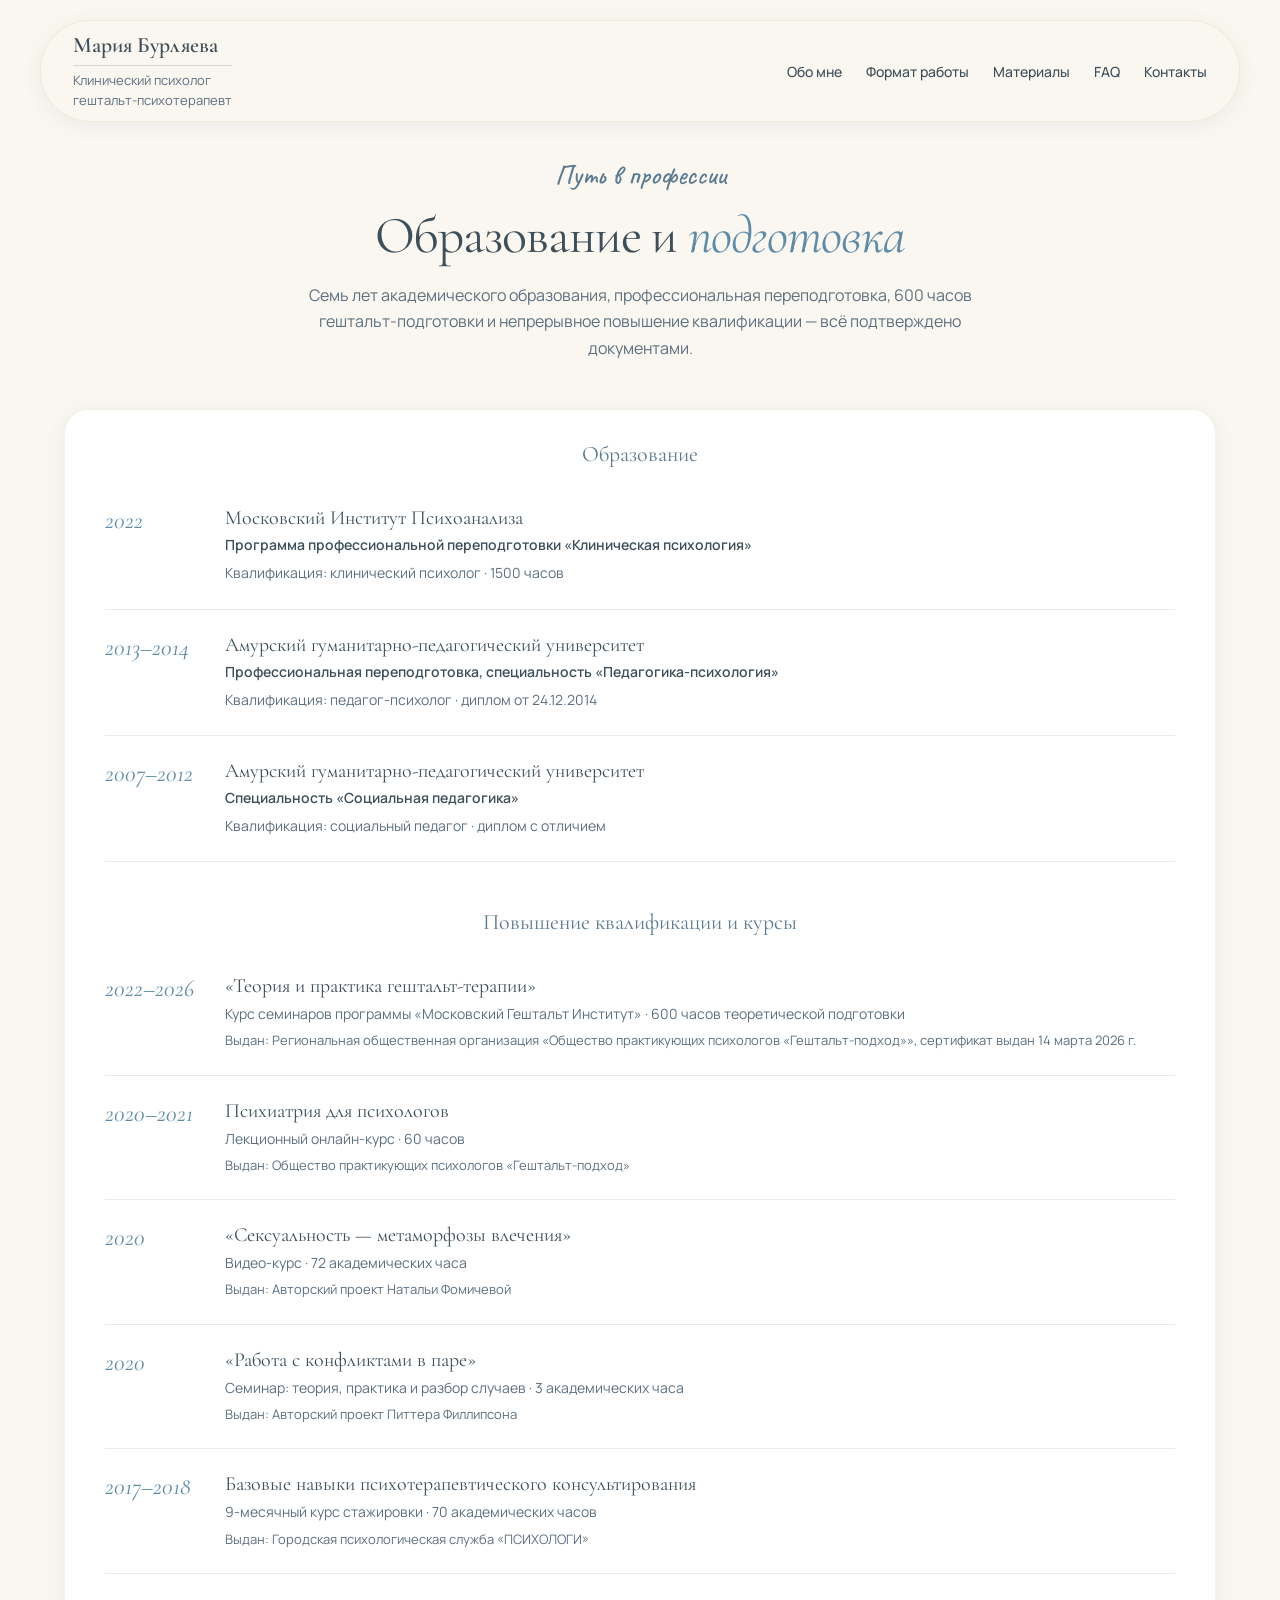
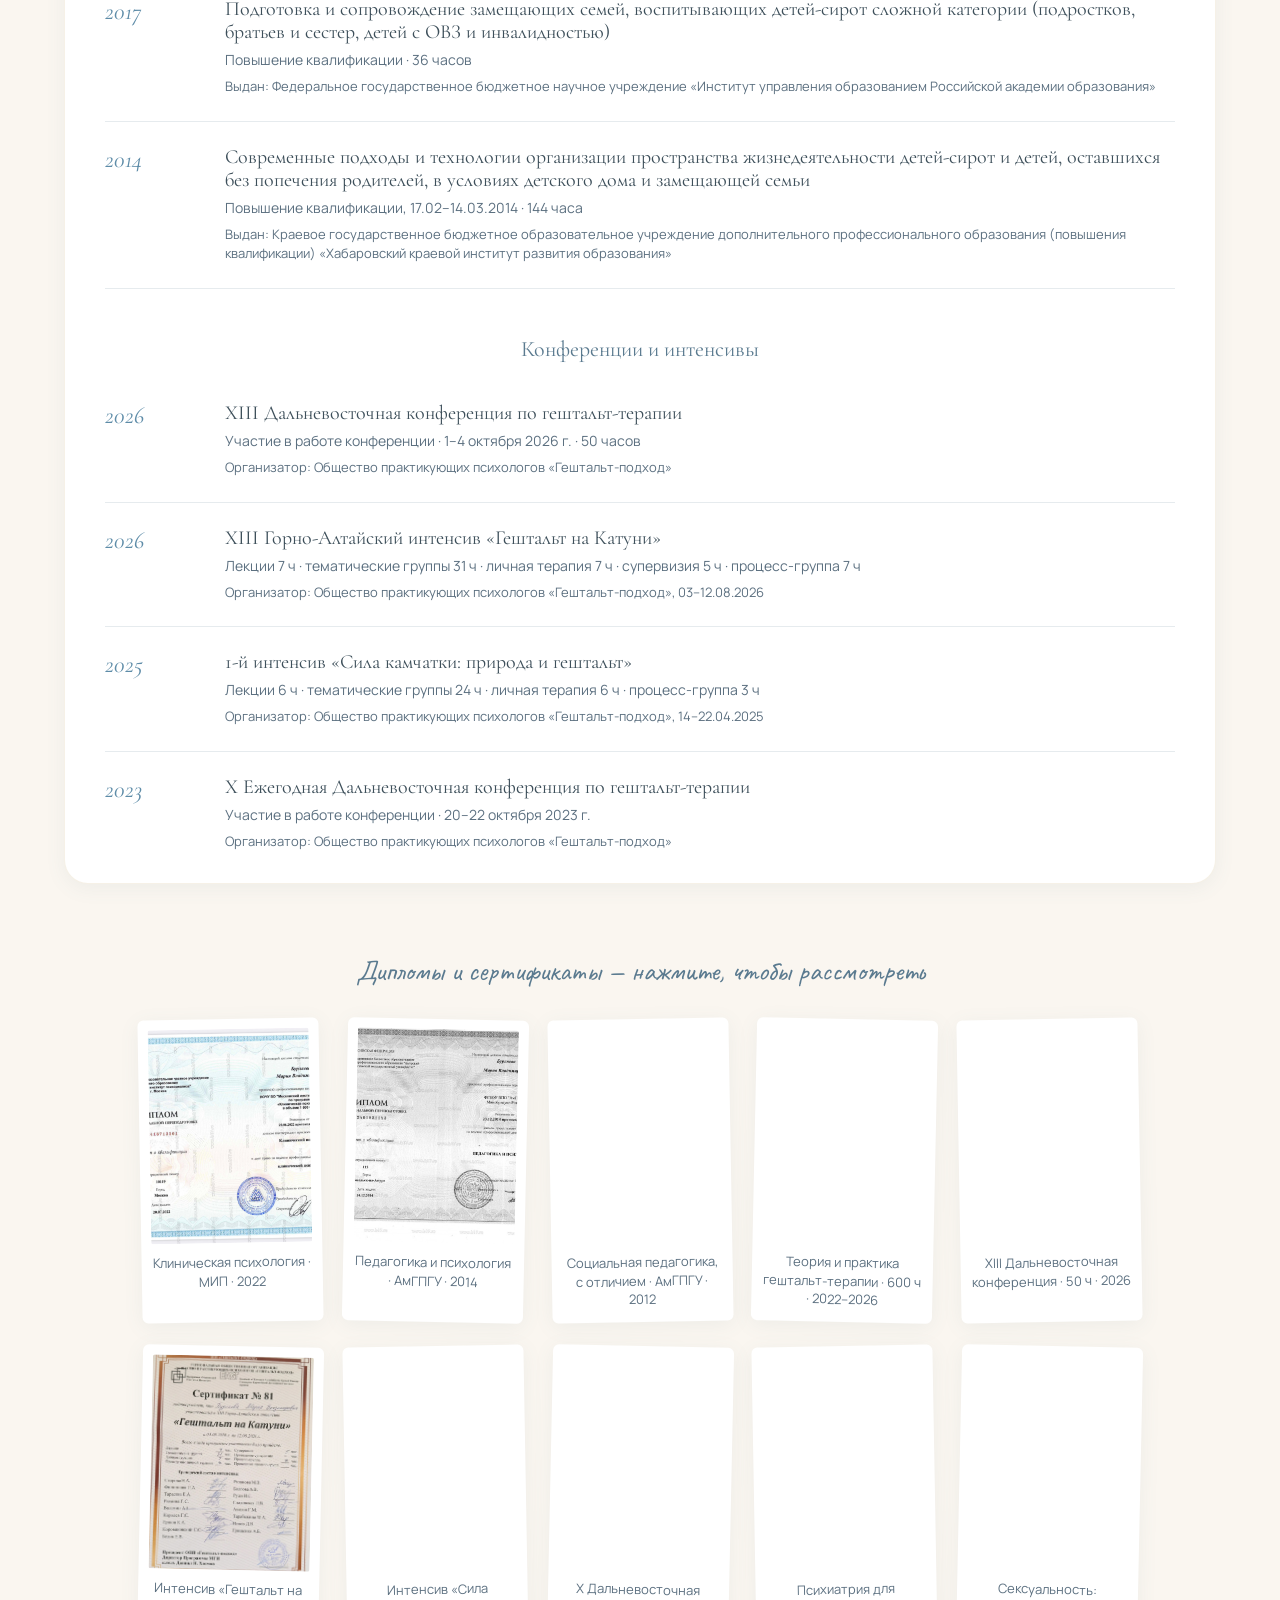
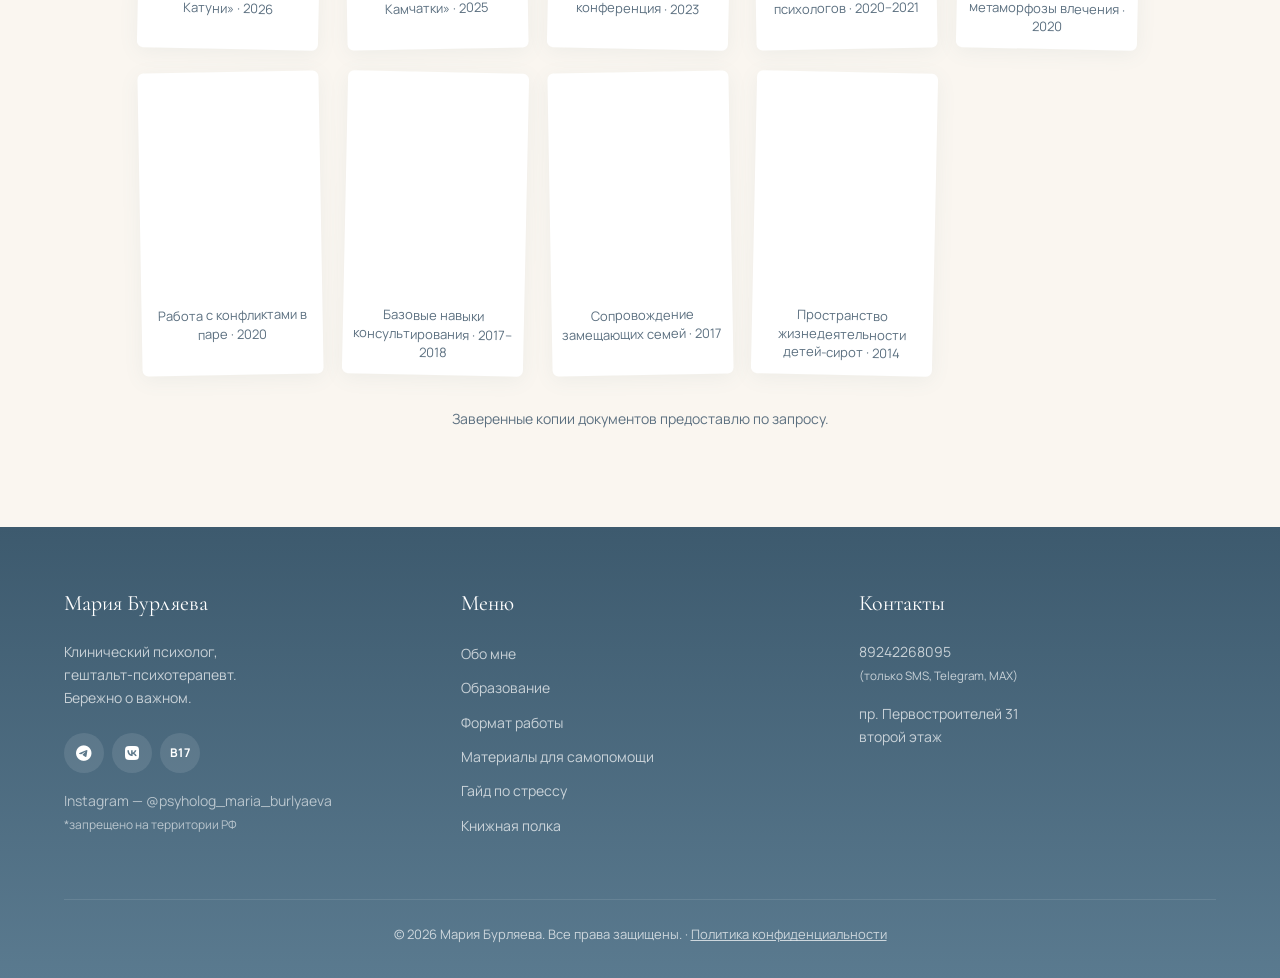
==== education.html @ fa0a30fe "Add files via upload" ====
<!DOCTYPE html>
<html lang="ru">
<head>
    <meta charset="UTF-8">
    <meta name="viewport" content="width=device-width, initial-scale=1.0">
    <title>Образование и подготовка — Мария Бурляева</title>
    <meta name="description" content="Образование Марии Бурляевой: дипломы, профессиональная переподготовка, удостоверения, сертификаты, конференции и интенсивы. Московский Институт Психоанализа, АмГПГУ, Московский Гештальт Институт.">
    
    <meta name="color-scheme" content="light only">
    <meta name="theme-color" content="#FAF6F0">
    
    <link rel="icon" href="data:image/svg+xml,<svg xmlns='http://www.w3.org/2000/svg' viewBox='0 0 100 100'><circle cx='50' cy='50' r='48' fill='%23E3EEF3'/><path d='M10 62 Q 30 48 50 62 T 90 62' stroke='%235A7A8F' stroke-width='8' fill='none' stroke-linecap='round'/></svg>">
    <meta property="og:type" content="website">
    <meta property="og:title" content="Образование и подготовка — Мария Бурляева">
    <meta property="og:description" content="Дипломы, удостоверения и сертификаты: семь лет академического образования, 600 часов гештальт-подготовки и непрерывная практика.">
    <!-- После публикации замените YOUR-DOMAIN на адрес GitHub Pages -->
    <meta property="og:image" content="https://YOUR-DOMAIN.github.io/assets/img/reading.jpg">
    <meta property="og:url" content="https://YOUR-DOMAIN.github.io/education.html">
    <link rel="canonical" href="https://YOUR-DOMAIN.github.io/education.html">
    
    <link rel="preconnect" href="https://fonts.googleapis.com">
    <link rel="preconnect" href="https://fonts.gstatic.com" crossorigin>
    <link href="https://fonts.googleapis.com/css2?family=Caveat:wght@400;500;600&family=Cormorant+Garamond:ital,wght@0,300;0,400;0,500;0,600;1,300;1,400;1,500;1,600&family=Manrope:wght@300;400;500;600;700&display=swap" rel="stylesheet">
    <link rel="stylesheet" href="https://cdnjs.cloudflare.com/ajax/libs/font-awesome/6.4.0/css/all.min.css">
    <link rel="stylesheet" href="styles.css">
    <noscript><style>.fade-in{opacity:1;transform:none}</style></noscript>
</head>
<body>

    <nav class="navbar">
        <a href="index.html" class="nav-logo">Мария Бурляева<span>Клинический психолог</span><span>гештальт-психотерапевт</span></a>
        <ul class="nav-links" id="navLinks">
            <li><a href="index.html#about">Обо мне</a></li>
            <li><a href="index.html#formats">Формат работы</a></li>
            <li><a href="materials.html">Материалы</a></li>
            <li><a href="index.html#faq">FAQ</a></li>
            <li><a href="index.html#contact">Контакты</a></li>
        </ul>
        <button class="nav-burger" id="navBurger" aria-label="Открыть меню"><span></span><span></span><span></span></button>
    </nav>

    <section class="education-page">
        <div class="container">
            <div class="section-header fade-in">
                <span class="handwritten">Путь в профессии</span>
                <h1>Образование и <span class="accent-italic">подготовка</span></h1>
                <p class="lead">Семь лет академического образования, профессиональная переподготовка, 600 часов гештальт-подготовки и непрерывное повышение квалификации — всё подтверждено документами.</p>
            </div>

            <div class="chapters-sheet fade-in">
                <h3 class="edu-group-title">Образование</h3>

                <div class="edu-item">
                    <span class="edu-year">2022</span>
                    <div>
                        <h3>Московский Институт Психоанализа</h3>
                        <p class="edu-program">Программа профессиональной переподготовки «Клиническая психология»</p>
                        <p class="edu-meta">Квалификация: клинический психолог · 1500 часов</p>
                    </div>
                </div>

                <div class="edu-item">
                    <span class="edu-year">2013–2014</span>
                    <div>
                        <h3>Амурский гуманитарно-педагогический университет</h3>
                        <p class="edu-program">Профессиональная переподготовка, специальность «Педагогика-психология»</p>
                        <p class="edu-meta">Квалификация: педагог-психолог · диплом от 24.12.2014</p>
                    </div>
                </div>

                <div class="edu-item">
                    <span class="edu-year">2007–2012</span>
                    <div>
                        <h3>Амурский гуманитарно-педагогический университет</h3>
                        <p class="edu-program">Специальность «Социальная педагогика»</p>
                        <p class="edu-meta">Квалификация: социальный педагог · диплом с отличием</p>
                    </div>
                </div>

                <h3 class="edu-group-title">Повышение квалификации и курсы</h3>

                <div class="edu-item">
                    <span class="edu-year">2022–2026</span>
                    <div>
                        <h3>«Теория и практика гештальт-терапии»</h3>
                        <p class="edu-meta">Курс семинаров программы «Московский Гештальт Институт» · 600 часов теоретической подготовки</p>
                        <p class="edu-issuer">Выдан: Региональная общественная организация «Общество практикующих психологов «Гештальт-подход»», сертификат выдан 14 марта 2026 г.</p>
                    </div>
                </div>

                <div class="edu-item">
                    <span class="edu-year">2020–2021</span>
                    <div>
                        <h3>Психиатрия для психологов</h3>
                        <p class="edu-meta">Лекционный онлайн-курс · 60 часов</p>
                        <p class="edu-issuer">Выдан: Общество практикующих психологов «Гештальт-подход»</p>
                    </div>
                </div>

                <div class="edu-item">
                    <span class="edu-year">2020</span>
                    <div>
                        <h3>«Сексуальность — метаморфозы влечения»</h3>
                        <p class="edu-meta">Видео-курс · 72 академических часа</p>
                        <p class="edu-issuer">Выдан: Авторский проект Натальи Фомичевой</p>
                    </div>
                </div>

                <div class="edu-item">
                    <span class="edu-year">2020</span>
                    <div>
                        <h3>«Работа с конфликтами в паре»</h3>
                        <p class="edu-meta">Семинар: теория, практика и разбор случаев · 3 академических часа</p>
                        <p class="edu-issuer">Выдан: Авторский проект Питтера Филлипсона</p>
                    </div>
                </div>

                <div class="edu-item">
                    <span class="edu-year">2017–2018</span>
                    <div>
                        <h3>Базовые навыки психотерапевтического консультирования</h3>
                        <p class="edu-meta">9-месячный курс стажировки · 70 академических часов</p>
                        <p class="edu-issuer">Выдан: Городская психологическая служба «ПСИХОЛОГИ»</p>
                    </div>
                </div>

                <div class="edu-item">
                    <span class="edu-year">2017</span>
                    <div>
                        <h3>Подготовка и сопровождение замещающих семей, воспитывающих детей-сирот сложной категории (подростков, братьев и сестер, детей с ОВЗ и инвалидностью)</h3>
                        <p class="edu-meta">Повышение квалификации · 36 часов</p>
                        <p class="edu-issuer">Выдан: Федеральное государственное бюджетное научное учреждение «Институт управления образованием Российской академии образования»</p>
                    </div>
                </div>

                <div class="edu-item">
                    <span class="edu-year">2014</span>
                    <div>
                        <h3>Современные подходы и технологии организации пространства жизнедеятельности детей-сирот и детей, оставшихся без попечения родителей, в условиях детского дома и замещающей семьи</h3>
                        <p class="edu-meta">Повышение квалификации, 17.02–14.03.2014 · 144 часа</p>
                        <p class="edu-issuer">Выдан: Краевое государственное бюджетное образовательное учреждение дополнительного профессионального образования (повышения квалификации) «Хабаровский краевой институт развития образования»</p>
                    </div>
                </div>

                <h3 class="edu-group-title">Конференции и интенсивы</h3>

                <div class="edu-item">
                    <span class="edu-year">2026</span>
                    <div>
                        <h3>XIII Дальневосточная конференция по гештальт-терапии</h3>
                        <p class="edu-meta">Участие в работе конференции · 1–4 октября 2026 г. · 50 часов</p>
                        <p class="edu-issuer">Организатор: Общество практикующих психологов «Гештальт-подход»</p>
                    </div>
                </div>

                <div class="edu-item">
                    <span class="edu-year">2026</span>
                    <div>
                        <h3>XIII Горно-Алтайский интенсив «Гештальт на Катуни»</h3>
                        <p class="edu-meta">Лекции 7 ч · тематические группы 31 ч · личная терапия 7 ч · супервизия 5 ч · процесс-группа 7 ч</p>
                        <p class="edu-issuer">Организатор: Общество практикующих психологов «Гештальт-подход», 03–12.08.2026</p>
                    </div>
                </div>

                <div class="edu-item">
                    <span class="edu-year">2025</span>
                    <div>
                        <h3>1-й интенсив «Сила камчатки: природа и гештальт»</h3>
                        <p class="edu-meta">Лекции 6 ч · тематические группы 24 ч · личная терапия 6 ч · процесс-группа 3 ч</p>
                        <p class="edu-issuer">Организатор: Общество практикующих психологов «Гештальт-подход», 14–22.04.2025</p>
                    </div>
                </div>

                <div class="edu-item">
                    <span class="edu-year">2023</span>
                    <div>
                        <h3>X Ежегодная Дальневосточная конференция по гештальт-терапии</h3>
                        <p class="edu-meta">Участие в работе конференции · 20–22 октября 2023 г.</p>
                        <p class="edu-issuer">Организатор: Общество практикующих психологов «Гештальт-подход»</p>
                    </div>
                </div>
            </div>

            <!-- ГАЛЕРЕЯ ДОКУМЕНТОВ: 14 сканов -->
            <span class="certs-title">Дипломы и сертификаты — нажмите, чтобы рассмотреть</span>
            <div class="certs-grid fade-in">
                <a class="cert-card" href="assets/img/certs/diploma-psychoanalysis.jpg" target="_blank" rel="noopener">
                    <img src="assets/img/certs/diploma-psychoanalysis.jpg" alt="Диплом: клиническая психология, Московский Институт Психоанализа" loading="lazy" decoding="async">
                    <span>Клиническая психология · МИП · 2022</span>
                </a>
                <a class="cert-card" href="assets/img/certs/diploma-pedagogy.jpg" target="_blank" rel="noopener">
                    <img src="assets/img/certs/diploma-pedagogy.jpg" alt="Диплом: педагогика и психология, АмГПГУ" loading="lazy" decoding="async">
                    <span>Педагогика и психология · АмГПГУ · 2014</span>
                </a>
                <a class="cert-card" href="assets/img/certs/diploma-social.jpg" target="_blank" rel="noopener">
                    <img src="assets/img/certs/diploma-social.jpg" alt="Диплом с отличием: социальный педагог, АмГПГУ" loading="lazy" decoding="async">
                    <span>Социальная педагогика, с отличием · АмГПГУ · 2012</span>
                </a>
                <a class="cert-card" href="assets/img/certs/cert-mgi-2026.jpg" target="_blank" rel="noopener">
                    <img src="assets/img/certs/cert-mgi-2026.jpg" alt="Сертификат: Теория и практика гештальт-терапии, 600 часов" loading="lazy" decoding="async">
                    <span>Теория и практика гештальт-терапии · 600 ч · 2022–2026</span>
                </a>
                <a class="cert-card" href="assets/img/certs/cert-conference-2026.jpg" target="_blank" rel="noopener">
                    <img src="assets/img/certs/cert-conference-2026.jpg" alt="Сертификат участия: XIII Дальневосточная конференция по гештальт-терапии" loading="lazy" decoding="async">
                    <span>XIII Дальневосточная конференция · 50 ч · 2026</span>
                </a>
                <a class="cert-card" href="assets/img/certs/cert-katun-2026.jpg" target="_blank" rel="noopener">
                    <img src="assets/img/certs/cert-katun-2026.jpg" alt="Сертификат: интенсив Гештальт на Катуни" loading="lazy" decoding="async">
                    <span>Интенсив «Гештальт на Катуни» · 2026</span>
                </a>
                <a class="cert-card" href="assets/img/certs/cert-kamchatka-2025.jpg" target="_blank" rel="noopener">
                    <img src="assets/img/certs/cert-kamchatka-2025.jpg" alt="Сертификат: интенсив Сила камчатки" loading="lazy" decoding="async">
                    <span>Интенсив «Сила Камчатки» · 2025</span>
                </a>
                <a class="cert-card" href="assets/img/certs/cert-conference-2023.jpg" target="_blank" rel="noopener">
                    <img src="assets/img/certs/cert-conference-2023.jpg" alt="Сертификат участия: X Дальневосточная конференция по гештальт-терапии" loading="lazy" decoding="async">
                    <span>X Дальневосточная конференция · 2023</span>
                </a>
                <a class="cert-card" href="assets/img/certs/cert-psychiatry.jpg" target="_blank" rel="noopener">
                    <img src="assets/img/certs/cert-psychiatry.jpg" alt="Сертификат: Психиатрия для психологов" loading="lazy" decoding="async">
                    <span>Психиатрия для психологов · 2020–2021</span>
                </a>
                <a class="cert-card" href="assets/img/certs/cert-sexuality.jpg" target="_blank" rel="noopener">
                    <img src="assets/img/certs/cert-sexuality.jpg" alt="Сертификат: Сексуальность — метаморфозы влечения" loading="lazy" decoding="async">
                    <span>Сексуальность: метаморфозы влечения · 2020</span>
                </a>
                <a class="cert-card" href="assets/img/certs/cert-conflicts.jpg" target="_blank" rel="noopener">
                    <img src="assets/img/certs/cert-conflicts.jpg" alt="Сертификат: Работа с конфликтами в паре" loading="lazy" decoding="async">
                    <span>Работа с конфликтами в паре · 2020</span>
                </a>
                <a class="cert-card" href="assets/img/certs/cert-consulting.jpg" target="_blank" rel="noopener">
                    <img src="assets/img/certs/cert-consulting.jpg" alt="Сертификат: Базовые навыки психотерапевтического консультирования" loading="lazy" decoding="async">
                    <span>Базовые навыки консультирования · 2017–2018</span>
                </a>
                <a class="cert-card" href="assets/img/certs/cert-foster.jpg" target="_blank" rel="noopener">
                    <img src="assets/img/certs/cert-foster.jpg" alt="Удостоверение: подготовка и сопровождение замещающих семей" loading="lazy" decoding="async">
                    <span>Сопровождение замещающих семей · 2017</span>
                </a>
                <a class="cert-card" href="assets/img/certs/cert-khabarovsk.jpg" target="_blank" rel="noopener">
                    <img src="assets/img/certs/cert-khabarovsk.jpg" alt="Удостоверение: пространство жизнедеятельности детей-сирот" loading="lazy" decoding="async">
                    <span>Пространство жизнедеятельности детей-сирот · 2014</span>
                </a>
            </div>

            <p class="topics-note">Заверенные копии документов предоставлю по запросу.</p>
        </div>
    </section>

    <footer>
        <div class="container">
            <div class="footer-grid">
                <div class="footer-col">
                    <h4>Мария Бурляева</h4>
                    <p>Клинический психолог,<br>гештальт-психотерапевт.<br>Бережно о важном.</p>
                    <div class="footer-social">
                        <a href="https://t.me/psyholog_Maria_Burlyaeva" target="_blank" rel="noopener" aria-label="Telegram"><i class="fab fa-telegram-plane"></i></a>
                        <a href="https://vk.ru/id7080504" target="_blank" rel="noopener" aria-label="ВКонтакте"><i class="fab fa-vk"></i></a>
                        <a href="https://www.b17.ru/burlyaeva/" target="_blank" rel="noopener" aria-label="Профиль на B17"><span class="b17-icon">B17</span></a>
                    </div>
                    <p class="footer-note">Instagram — @psyholog_maria_burlyaeva<br><small>*запрещено на территории РФ</small></p>
                </div>
                <div class="footer-col">
                    <h4>Меню</h4>
                    <ul>
                        <li><a href="index.html#about">Обо мне</a></li>
                        <li><a href="education.html">Образование</a></li>
                        <li><a href="index.html#formats">Формат работы</a></li>
                        <li><a href="materials.html">Материалы для самопомощи</a></li>
                        <li><a href="materials.html#guide">Гайд по стрессу</a></li>
                        <li><a href="materials.html#books">Книжная полка</a></li>
                    </ul>
                </div>
                <div class="footer-col">
                    <h4>Контакты</h4>
                    <p><a href="tel:+79242268095">89242268095</a><br><small>(только SMS, Telegram, MAX)</small></p>
                    <p>пр. Первостроителей 31<br>второй этаж</p>
                </div>
            </div>
            <div class="footer-bottom">
                <p>&copy; 2026 Мария Бурляева. Все права защищены. · <a href="privacy.html">Политика конфиденциальности</a></p>
            </div>
        </div>
    </footer>

    <script>
        document.getElementById('navBurger').addEventListener('click', () => {
            document.getElementById('navLinks').classList.toggle('active');
        });

        const observer = new IntersectionObserver((entries) => {
            entries.forEach(entry => {
                if (entry.isIntersecting) entry.target.classList.add('visible');
            });
        }, { threshold: 0.1 });
        document.querySelectorAll('.fade-in').forEach(el => observer.observe(el));
    </script>
</body>
</html>
---- styles.css ----
/* ============================================================
   ДИЗАЙН-СИСТЕМА «МОРСКОЙ БРИЗ» · styles.css
   Единый файл для index.html, materials.html, education.html, privacy.html
   ============================================================ */

:root {
    --sand-lightest: #FAF6F0;
    --sand-light: #F5EDE0;
    --sand: #E8DCC4;
    --sand-medium: #D9C5A8;
    --sand-dark: #C4B08F;
    --blue-light: #E3EEF3;
    --blue: #B8D4E3;
    --blue-medium: #5E8CA8;
    --blue-dark: #5A7A8F;
    --blue-deep: #3D5A6E;
    --white: #FFFFFF;
    --text-dark: #3D4F5A;
    --text-light: #5C7080;

    --font-heading: 'Cormorant Garamond', serif;
    --font-body: 'Manrope', sans-serif;
    --font-hand: 'Caveat', cursive;

    --fs-display: clamp(2.375rem, 4.5vw, 3.25rem);
    --fs-h2: clamp(1.75rem, 3vw, 2.25rem);
    --fs-h3: 1.375rem;
    --fs-quote: clamp(1.375rem, 2.2vw, 1.75rem);
    --fs-lead: 1.125rem;
    --fs-body: 1rem;
    --fs-small: 0.875rem;
    --fs-caption: 0.8125rem;
    --fs-hand: clamp(1.5rem, 2.5vw, 1.75rem);
    --fs-num: clamp(2rem, 3vw, 2.5rem);
    --lh-head: 1.15;
    --lh-body: 1.65;

    --sp-1: 8px;
    --sp-2: 16px;
    --sp-3: 24px;
    --sp-4: 32px;
    --sp-5: 40px;
    --sp-6: 48px;
    --sp-7: 64px;
    --sp-8: 96px;
    --section-y: var(--sp-8);
    --header-mb: var(--sp-6);
    --card-pad: var(--sp-4);
    --gap: var(--sp-4);

    --radius-sm: 8px;
    --radius-md: 16px;
    --radius-lg: 24px;
    --shadow-soft: 0 4px 20px rgba(90, 122, 143, 0.08);
    --shadow-medium: 0 8px 30px rgba(90, 122, 143, 0.12);
    --transition: 0.3s cubic-bezier(0.4, 0, 0.2, 1);
}

html, body { color-scheme: light; }
@media (prefers-color-scheme: dark) {
    html, body { color-scheme: light; }
    * { color-adjust: exact; -webkit-print-color-adjust: exact; }
}

* { box-sizing: border-box; margin: 0; padding: 0; }
html { scroll-behavior: smooth; }

body {
    font-family: var(--font-body);
    font-size: var(--fs-body);
    line-height: var(--lh-body);
    background: linear-gradient(180deg, var(--sand-lightest) 0%, var(--sand-light) 50%, var(--sand) 100%);
    background-attachment: fixed;
    color: var(--text-dark);
    overflow-x: hidden;
    -webkit-font-smoothing: antialiased;
}

h1, h2, h3, h4 {
    font-family: var(--font-heading);
    font-weight: 400;
    color: var(--text-dark);
    line-height: var(--lh-head);
}
h1 { font-size: var(--fs-display); letter-spacing: -0.02em; }
h2 { font-size: var(--fs-h2); margin-bottom: var(--sp-2); }
h3 { font-size: var(--fs-h3); margin-bottom: var(--sp-1); }

.handwritten {
    font-family: var(--font-hand);
    font-size: var(--fs-hand);
    font-weight: 500;
    color: var(--blue-dark);
    display: block;
    margin-bottom: var(--sp-1);
}
.accent-italic { font-style: italic; color: var(--blue-medium); }
.text-light, .lead { color: var(--text-light); }

.container { max-width: 1200px; margin: 0 auto; padding: 0 var(--sp-3); }
section { padding: var(--section-y) 0; position: relative; }

.section-header {
    text-align: center;
    max-width: 700px;
    margin: 0 auto var(--header-mb);
}

/* Песочная текстура */
.sand-ripples,
.sand-ripples-dense { position: relative; background-color: var(--sand); }
.sand-ripples::before,
.sand-ripples-dense::before {
    content: '';
    position: absolute;
    inset: 0;
    background: url('assets/img/sand-texture.jpg') center / cover no-repeat;
    background-attachment: fixed;
    filter: brightness(0.95) saturate(1.1);
    pointer-events: none;
    z-index: 0;
}
.sand-ripples::after {
    content: '';
    position: absolute;
    inset: 0;
    background: linear-gradient(180deg, rgba(250, 246, 240, 0.8) 0%, rgba(245, 237, 224, 0.7) 100%);
    pointer-events: none;
    z-index: 1;
}
.sand-ripples-dense::after {
    content: '';
    position: absolute;
    inset: 0;
    background: linear-gradient(180deg, rgba(250, 246, 240, 0.55) 0%, rgba(245, 237, 224, 0.45) 100%);
    pointer-events: none;
    z-index: 1;
}
.sand-ripples > *,
.sand-ripples-dense > * { position: relative; z-index: 2; }

/* Кнопки */
.btn-hero, .btn-download, .btn-cta, .btn-coral,
.btn-outline, .btn-who, .btn-test {
    display: inline-flex;
    align-items: center;
    justify-content: center;
    gap: var(--sp-1);
    border-radius: 50px;
    font-family: var(--font-body);
    font-weight: 600;
    text-decoration: none;
    cursor: pointer;
    transition: all var(--transition);
    border: none;
}
.btn-hero, .btn-download, .btn-cta { padding: 14px 28px; font-size: var(--fs-body); }
.btn-outline, .btn-who, .btn-test { padding: 10px 24px; font-size: var(--fs-small); font-weight: 500; }

.btn-hero { background: var(--sand-medium); color: var(--text-dark); width: auto; max-width: fit-content; }
.btn-hero:hover { background: var(--sand-dark); transform: translateY(-2px); box-shadow: var(--shadow-medium); }
.btn-download { background: var(--blue-dark); color: var(--white); }
.btn-download:hover { background: var(--blue-deep); transform: translateY(-2px); box-shadow: var(--shadow-medium); }
.btn-cta { background: var(--sand-medium); color: var(--text-dark); }
.btn-cta:hover { background: var(--sand-dark); transform: translateY(-2px); }
.btn-coral { width: 100%; padding: 14px 28px; font-size: var(--fs-body); background: var(--sand-medium); color: var(--text-dark); }
.btn-coral:hover { background: var(--sand-dark); transform: translateY(-2px); }
.btn-outline { border: 1px solid var(--blue-dark); color: var(--blue-dark); background: transparent; }
.btn-outline:hover { background: var(--blue-dark); color: var(--white); }
.btn-who { border: 1px solid var(--blue-dark); color: var(--blue-dark); margin-top: var(--sp-1); }
.btn-who:hover { background: var(--blue-dark); color: var(--white); }
.btn-test { background: var(--sand-medium); color: var(--text-dark); }
.btn-test:hover { background: var(--sand-dark); transform: translateY(-2px); }
.btn-test:disabled { opacity: 0.55; cursor: not-allowed; }
.btn-test:disabled:hover { transform: none; background: var(--sand-medium); }

.btn-hero:focus-visible, .btn-outline:focus-visible, .btn-coral:focus-visible,
.btn-test:focus-visible, .btn-download:focus-visible, .btn-who:focus-visible,
.btn-cta:focus-visible, .quote-dot:focus-visible,
button.faq-question:focus-visible, .footer-social a:focus-visible,
.consent input:focus-visible, .nav-links a:focus-visible,
.book-item:focus-visible {
    outline: 2px solid var(--blue-dark);
    outline-offset: 2px;
}

/* Навигация */
.navbar {
    position: fixed; top: 20px; left: 50%; transform: translateX(-50%);
    width: calc(100% - 40px); max-width: 1200px;
    background: rgba(250, 246, 240, 0.95); backdrop-filter: blur(16px);
    border: 1px solid rgba(232, 220, 196, 0.5); border-radius: 50px;
    padding: 12px var(--sp-4);
    display: flex; justify-content: space-between; align-items: center;
    z-index: 1000; box-shadow: var(--shadow-soft);
}
.nav-logo { font-family: var(--font-heading); font-size: var(--fs-h3); font-weight: 600; color: var(--text-dark); text-decoration: none; line-height: 1.1; }
.nav-logo span {
    display: block;
    font-family: var(--font-body);
    font-size: var(--fs-caption);
    font-weight: 400;
    color: var(--text-light);
    line-height: 1.35;
}
.nav-logo span:first-of-type {
    border-top: 1px solid rgba(90, 122, 143, 0.25);
    padding-top: 6px;
    margin-top: 8px;
}
.nav-logo span + span { margin-top: 2px; }
.nav-links { display: flex; gap: var(--sp-3); list-style: none; }
.nav-links a { text-decoration: none; color: var(--text-dark); font-weight: 500; font-size: var(--fs-small); transition: color var(--transition); }
.nav-links a:hover, .nav-links a.active { color: var(--blue-dark); }
.nav-burger { display: none; background: none; border: none; cursor: pointer; }
.nav-burger span { display: block; width: 24px; height: 2px; background: var(--text-dark); margin: 5px 0; }
.nav-links.active {
    display: flex;
    flex-direction: column;
    position: absolute;
    top: calc(100% + 12px);
    left: 0;
    right: 0;
    background: var(--sand-lightest);
    border: 1px solid rgba(232, 220, 196, 0.5);
    padding: var(--sp-3);
    border-radius: var(--radius-md);
    box-shadow: var(--shadow-medium);
    gap: var(--sp-2);
}

/* HERO v4 */
.hero {
    padding-top: calc(var(--section-y) + 56px);
    padding-bottom: var(--section-y);
    background: linear-gradient(135deg, var(--sand-lightest) 0%, var(--sand-light) 50%, var(--blue-light) 100%);
    position: relative; overflow: hidden;
}
.hero::before {
    content: ''; position: absolute; inset: 0;
    background-image:
        radial-gradient(circle at 30% 20%, rgba(232, 220, 196, 0.3) 0%, transparent 50%),
        radial-gradient(circle at 70% 80%, rgba(227, 238, 243, 0.4) 0%, transparent 50%);
    pointer-events: none;
}
.hero-grid { display: grid; grid-template-columns: 1.1fr 1fr; gap: var(--sp-8); align-items: center; position: relative; z-index: 1; }
.hero-tagline { display: block; font-family: var(--font-hand); font-size: var(--fs-hand); color: var(--blue-dark); margin-bottom: var(--sp-1); }
.hero-cta { margin-top: var(--sp-3); }
.hero-photo { position: relative; }
.hero-image { width: 100%; max-width: 420px; height: 520px; object-fit: cover; object-position: center 20%; border-radius: var(--radius-lg); box-shadow: var(--shadow-medium); display: block; margin: 0 auto; }
.note-card {
    position: absolute;
    bottom: -48px;
    left: -120px;
    background: var(--white);
    border-radius: 12px;
    box-shadow: var(--shadow-medium);
    padding: 20px 22px;
    max-width: 280px;
    transform: rotate(-2deg);
}
.note-card .hand {
    font-family: var(--font-hand);
    font-size: 1.4rem;
    color: var(--blue-dark);
    display: block;
    margin-bottom: 6px;
}
.note-card p { font-size: var(--fs-caption); line-height: 1.55; color: var(--text-light); }
.note-card p + p { margin-top: 6px; }
.badge {
    background: var(--white); padding: var(--sp-1) var(--sp-2); border-radius: 50px;
    font-size: var(--fs-small); color: var(--text-dark); border: 1px solid var(--sand); font-weight: 500;
}
.trust-bar {
    background: var(--white);
    border-top: 1px solid rgba(232, 220, 196, 0.6);
    border-bottom: 1px solid rgba(232, 220, 196, 0.6);
    padding: var(--sp-3);
}
.trust-bar .container {
    display: flex;
    justify-content: center;
    align-items: center;
    gap: var(--sp-2);
    flex-wrap: wrap;
}

/* Формат работы */
.formats-section { background: linear-gradient(135deg, var(--blue-light) 0%, var(--blue) 100%); }
.formats-container { max-width: 1000px; margin: 0 auto; }
.formats-header { text-align: center; margin-bottom: var(--header-mb); }
.formats-header h2 { margin-bottom: 0; }
.format-card {
    background: var(--white); border-radius: var(--radius-lg); padding: var(--card-pad);
    margin-bottom: var(--sp-3);
    display: grid; grid-template-columns: 1.5fr 2fr 1fr; gap: var(--sp-5); align-items: center;
    transition: all var(--transition); box-shadow: var(--shadow-soft);
}
.format-card:last-child { margin-bottom: 0; }
.format-card:hover { transform: translateY(-4px); box-shadow: var(--shadow-medium); }
.format-title h3 { margin-bottom: var(--sp-2); }
.format-description { color: var(--text-light); font-size: var(--fs-small); line-height: var(--lh-body); }
.format-description p { margin-bottom: var(--sp-1); }
.format-description p:last-child { margin-bottom: 0; }
.format-meta { display: flex; flex-direction: column; gap: var(--sp-1); align-items: flex-end; }
.meta-tag { background: var(--blue-light); padding: 6px var(--sp-2); border-radius: 50px; font-size: var(--fs-small); color: var(--blue-dark); font-weight: 500; }

/* Специализации */
.spec-section { background: var(--white); }
.spec-grid { display: grid; grid-template-columns: repeat(auto-fit, minmax(320px, 1fr)); gap: var(--gap); max-width: 1100px; margin: 0 auto; }
.spec-card {
    background: var(--sand-lightest); border-radius: var(--radius-md); padding: var(--card-pad);
    box-shadow: var(--shadow-soft); border-top: 4px solid var(--blue); transition: all var(--transition);
}
.spec-card:hover { transform: translateY(-6px); box-shadow: var(--shadow-medium); }
.spec-card img { width: 100%; height: 240px; object-fit: cover; object-position: center 30%; border-radius: var(--radius-sm); margin-bottom: var(--sp-3); display: block; }
.spec-card p { color: var(--text-light); font-size: var(--fs-small); line-height: var(--lh-body); }

/* Методы */
.methods-header { text-align: center; max-width: 700px; margin: 0 auto var(--header-mb); }
.methods-grid { display: grid; grid-template-columns: repeat(auto-fit, minmax(300px, 1fr)); gap: var(--gap); }
.method-card {
    background: var(--white); border-radius: var(--radius-md);
    padding: var(--card-pad); box-shadow: var(--shadow-soft); transition: all var(--transition);
    border: 1px solid rgba(232, 220, 196, 0.3);
    display: flex; flex-direction: column; align-items: flex-start;
}
.method-card:hover { transform: translateY(-6px); box-shadow: var(--shadow-medium); background: var(--white); }
.method-number {
    font-family: var(--font-heading);
    font-style: italic;
    font-weight: 400;
    font-size: var(--fs-num);
    color: var(--blue-medium);
    line-height: 1;
    margin-bottom: var(--sp-2);
    display: block;
}
.method-title { margin-bottom: var(--sp-1); }
.method-description { color: var(--text-light); font-size: var(--fs-small); line-height: var(--lh-body); width: 100%; }

/* Цитаты на видео */
.principles-section {
    padding: var(--section-y) 0; min-height: 560px; overflow: hidden;
    display: flex; align-items: center; justify-content: center;
}
.video-background { position: absolute; inset: 0; z-index: 0; }
.video-background video { width: 100%; height: 100%; object-fit: cover; }
.video-overlay { position: absolute; inset: 0; background: rgba(61, 79, 90, 0.5); z-index: 1; }
.principles-container {
    position: relative; z-index: 2; width: 100%; max-width: 900px; margin: 0 auto; padding: 0 var(--sp-3);
    display: grid; place-items: center; min-height: 320px;
}
.principle-quote {
    grid-area: 1 / 1; width: 100%; max-width: 850px;
    background: rgba(255, 255, 255, 0.1); backdrop-filter: blur(10px);
    border: 1px solid rgba(255, 255, 255, 0.2); border-radius: var(--radius-md);
    padding: var(--sp-5) var(--sp-6); color: var(--white); text-align: center;
    opacity: 0; visibility: hidden; transition: opacity 0.8s ease, visibility 0.8s;
}
.principle-quote.active { opacity: 1; visibility: visible; }
.principle-quote p { font-family: var(--font-heading); font-size: var(--fs-quote); font-weight: 300; line-height: 1.4; font-style: italic; }
.quote-indicators { position: absolute; bottom: var(--sp-5); left: 50%; transform: translateX(-50%); display: flex; gap: var(--sp-1); z-index: 3; }
.quote-dot { width: 10px; height: 10px; border-radius: 50%; background: rgba(255, 255, 255, 0.3); cursor: pointer; transition: all var(--transition); border: none; }
.quote-dot.active { background: var(--white); transform: scale(1.3); }

/* Обо мне */
.about-section { background: var(--white); }
.about-grid { display: grid; grid-template-columns: 1fr 1.3fr; gap: var(--sp-8); align-items: start; }
.about-image { width: 100%; aspect-ratio: 3 / 4; object-fit: cover; border-radius: var(--radius-md); box-shadow: var(--shadow-medium); display: block; }
.about-text h3 { margin-top: var(--sp-4); margin-bottom: var(--sp-2); color: var(--blue-dark); }
.about-text p { margin-bottom: var(--sp-2); color: var(--text-light); line-height: var(--lh-body); }
.approach-tags { display: flex; flex-wrap: wrap; gap: var(--sp-1); margin-top: var(--sp-2); }
.approach-tag { background: var(--blue-light); padding: 6px var(--sp-2); border-radius: 50px; font-size: var(--fs-small); color: var(--blue-dark); font-weight: 500; }

/* Ссылка «Академическое образование» в тексте */
.text-link {
    color: var(--blue-dark);
    font-weight: 600;
    text-decoration: none;
    border-bottom: 1px solid rgba(90, 122, 143, 0.4);
    transition: color var(--transition);
}
.text-link:hover { color: var(--blue-deep); border-bottom-color: var(--blue-deep); }

/* Отдельная страница образования */
.education-page { padding-top: calc(var(--section-y) + 56px); background: var(--sand-lightest); }
.education-page .section-header h1 { margin-bottom: var(--sp-2); }

/* Образование: лента документов */
.edu-group-title {
    font-family: var(--font-heading);
    font-size: var(--fs-h3);
    color: var(--blue-dark);
    text-align: center;
    margin: var(--sp-6) 0 var(--sp-2);
}
.edu-group-title:first-child { margin-top: var(--sp-3); }
.edu-item {
    display: grid;
    grid-template-columns: 96px 1fr;
    gap: var(--sp-3);
    padding: var(--sp-3) 0;
    border-bottom: 1px solid rgba(90, 122, 143, 0.15);
}
.edu-item:last-child { border-bottom: none; }
.edu-year {
    font-family: var(--font-heading);
    font-style: italic;
    font-size: 1.5rem;
    color: var(--blue-medium);
    line-height: 1.2;
}
.edu-item h3 { font-size: 1.25rem; margin-bottom: 4px; }
.edu-program { color: var(--text-dark); font-size: var(--fs-small); font-weight: 600; margin-bottom: 6px; line-height: 1.5; }
.edu-meta { color: var(--text-light); font-size: var(--fs-small); line-height: var(--lh-body); }
.edu-issuer { color: var(--text-light); font-size: var(--fs-caption); line-height: 1.5; margin-top: 6px; }

/* Галерея сертификатов: полароидная лента */
.certs-title {
    display: block;
    text-align: center;
    font-family: var(--font-hand);
    font-size: var(--fs-hand);
    color: var(--blue-dark);
    margin: var(--sp-7) auto var(--sp-3);
}
.certs-grid {
    display: grid;
    grid-template-columns: repeat(auto-fit, minmax(180px, 1fr));
    gap: var(--sp-3);
    max-width: 1000px;
    margin: 0 auto;
}
.cert-card {
    display: block;
    background: var(--white);
    padding: 10px 10px 14px;
    border-radius: 6px;
    box-shadow: var(--shadow-soft);
    transform: rotate(-1deg);
    transition: transform var(--transition), box-shadow var(--transition);
    text-decoration: none;
}
.cert-card:nth-child(even) { transform: rotate(1.2deg); }
.cert-card:hover { transform: rotate(0deg) translateY(-6px); box-shadow: var(--shadow-medium); }
.cert-card img { width: 100%; aspect-ratio: 3 / 4; object-fit: cover; display: block; border-radius: 2px; }
.cert-card span {
    display: block;
    text-align: center;
    font-size: var(--fs-caption);
    color: var(--text-light);
    margin-top: 10px;
    line-height: 1.4;
}

/* Темы обращения */
.topics-section { padding: var(--section-y) 0; overflow: hidden; }
.topics-cloud {
    position: relative;
    max-width: 1000px;
    margin: 0 auto;
    display: flex;
    flex-wrap: wrap;
    justify-content: center;
    align-items: center;
    gap: var(--sp-5) var(--sp-3);
    padding: var(--sp-4) 0;
}
.topics-lines {
    position: absolute;
    inset: 0;
    width: 100%;
    height: 100%;
    pointer-events: none;
    z-index: 0;
}
.topics-lines path { stroke: var(--sand-dark); opacity: .35; }
.topic-chip {
    position: relative;
    z-index: 1;
    display: inline-flex;
    align-items: center;
    gap: 10px;
    background: var(--white);
    border: 1px solid rgba(90, 122, 143, 0.25);
    border-radius: var(--radius-sm);
    padding: 12px 20px;
    font-size: var(--fs-small);
    line-height: 1.4;
    color: var(--text-dark);
    box-shadow: var(--shadow-soft);
    transition: transform var(--transition), box-shadow var(--transition), border-color var(--transition);
}
.topic-chip i { color: var(--blue-dark); font-size: 0.8rem; flex-shrink: 0; }
.topic-chip:nth-child(2)  { transform: rotate(-1.2deg) translateY(8px); }
.topic-chip:nth-child(3)  { transform: rotate(0.9deg) translateY(-6px); }
.topic-chip:nth-child(4)  { transform: rotate(-0.7deg) translateY(12px); }
.topic-chip:nth-child(5)  { transform: rotate(1.3deg) translateY(-4px); }
.topic-chip:nth-child(6)  { transform: rotate(-1.1deg) translateY(6px); }
.topic-chip:nth-child(7)  { transform: rotate(0.8deg) translateY(-10px); }
.topic-chip:nth-child(8)  { transform: rotate(-1.4deg) translateY(4px); }
.topic-chip:nth-child(9)  { transform: rotate(1deg) translateY(-6px); }
.topic-chip:nth-child(10) { transform: rotate(-0.8deg) translateY(10px); }
.topic-chip:nth-child(11) { transform: rotate(1.2deg) translateY(-4px); }
.topic-chip:nth-child(12) { transform: rotate(-0.6deg) translateY(6px); }
.topic-chip:hover {
    transform: rotate(0deg) translateY(-4px);
    box-shadow: var(--shadow-medium);
    border-color: var(--blue-medium);
}
.topics-note {
    text-align: center;
    max-width: 560px;
    margin: var(--sp-4) auto 0;
    color: var(--text-light);
    font-size: var(--fs-small);
    line-height: var(--lh-body);
}
.topics-note a {
    color: var(--blue-dark);
    font-weight: 600;
    text-decoration: none;
    border-bottom: 1px solid rgba(90, 122, 143, 0.4);
    transition: color var(--transition);
}
.topics-note a:hover { color: var(--blue-deep); }

/* Задачи */
.tasks-list { max-width: 900px; margin: 0 auto; display: flex; flex-direction: column; gap: var(--sp-2); }
.task-item {
    background: var(--white);
    padding: var(--sp-3) var(--card-pad); border-radius: var(--radius-md);
    box-shadow: var(--shadow-soft); display: flex; gap: var(--sp-3); align-items: flex-start;
    transition: all var(--transition); border: 1px solid rgba(232, 220, 196, 0.3);
}
.task-item:hover { transform: translateX(8px); box-shadow: var(--shadow-medium); background: var(--white); }
.task-number {
    width: 32px; height: 32px; background: var(--blue); border-radius: 50%;
    display: flex; align-items: center; justify-content: center;
    color: var(--white); font-size: var(--fs-small); font-weight: 600; flex-shrink: 0;
}
.task-content { color: var(--text-light); line-height: var(--lh-body); }

/* FAQ */
.faq-section { background: var(--white); }
.faq-container { max-width: 800px; margin: 0 auto; }
.faq-item { background: var(--sand-lightest); border-radius: var(--radius-sm); margin-bottom: var(--sp-2); overflow: hidden; box-shadow: var(--shadow-soft); }
.faq-item:last-child { margin-bottom: 0; }
.faq-question {
    padding: var(--sp-3); cursor: pointer;
    display: flex; justify-content: space-between; align-items: center; gap: var(--sp-2);
    font-weight: 600; font-size: var(--fs-body); color: var(--text-dark);
    transition: background var(--transition);
}
button.faq-question {
    width: 100%;
    background: none;
    border: none;
    font-family: var(--font-body);
    line-height: inherit;
    text-align: left;
}
.faq-question:hover { background: var(--sand-light); }
.faq-icon {
    width: 28px; height: 28px; border-radius: 50%; background: var(--blue-light);
    display: flex; align-items: center; justify-content: center;
    font-size: var(--fs-lead); color: var(--blue-dark); transition: all var(--transition); flex-shrink: 0;
}
.faq-item.active .faq-icon { transform: rotate(45deg); background: var(--blue); color: var(--white); }
.faq-answer { max-height: 0; overflow: hidden; transition: max-height 0.4s ease-out, padding 0.3s; padding: 0 var(--sp-3); color: var(--text-light); font-size: var(--fs-small); line-height: var(--lh-body); }
.faq-item.active .faq-answer { max-height: 400px; padding: 0 var(--sp-3) var(--sp-3); }

/* Форма записи */
.contact-section {
    background: linear-gradient(135deg, var(--blue-deep) 0%, var(--blue-dark) 100%);
    color: var(--white); border-radius: var(--radius-lg); margin: 0 var(--sp-3);
    padding: var(--sp-7) var(--sp-5); text-align: center;
}
.contact-section h2 { color: var(--white); }
.contact-subtitle {
    color: rgba(255, 255, 255, 0.9); font-size: var(--fs-lead);
    max-width: 500px; margin: var(--sp-2) auto var(--sp-5); line-height: var(--lh-body);
}
.contact-form {
    max-width: 500px; margin: 0 auto;
    background: rgba(255, 255, 255, 0.1); backdrop-filter: blur(16px);
    padding: var(--card-pad); border-radius: var(--radius-md);
    border: 1px solid rgba(255, 255, 255, 0.2); text-align: left;
}
.form-group { margin-bottom: var(--sp-2); }
.form-group:last-of-type { margin-bottom: 0; }
.form-group label {
    display: block; margin-bottom: var(--sp-1);
    font-size: var(--fs-small); color: rgba(255, 255, 255, 0.9);
}
.form-group input,
.form-group select {
    width: 100%;
    padding: 12px var(--sp-2);
    border-radius: var(--radius-sm);
    border: 1px solid rgba(255, 255, 255, 0.3);
    background: rgba(255, 255, 255, 0.15);
    color: var(--white);
    font-family: var(--font-body); font-size: var(--fs-body);
    appearance: none; -webkit-appearance: none;
}
.form-group select {
    background-image: url("data:image/svg+xml,%3Csvg xmlns='http://www.w3.org/2000/svg' width='12' height='12' viewBox='0 0 12 12'%3E%3Cpath fill='%23ffffff' d='M6 9L1 4h10z'/%3E%3C/svg%3E");
    background-repeat: no-repeat;
    background-position: right var(--sp-2) center;
    padding-right: var(--sp-5);
    cursor: pointer;
}
.form-group select option { background: var(--white); color: var(--text-dark); padding: 12px; }
.form-group input::placeholder { color: rgba(255, 255, 255, 0.6); }
.form-group input:focus,
.form-group select:focus { outline: none; border-color: var(--sand); background: rgba(255, 255, 255, 0.2); }
.consent {
    display: flex; gap: 12px; align-items: flex-start;
    margin: var(--sp-3) 0;
    font-size: var(--fs-small); line-height: 1.5;
    color: rgba(255, 255, 255, 0.85); text-align: left;
}
.consent input {
    width: 18px; height: 18px; margin-top: 3px;
    accent-color: var(--sand-medium); flex-shrink: 0;
}
.consent a { color: var(--sand); }
.form-status {
    display: none;
    margin-top: var(--sp-2);
    padding: 12px var(--sp-2);
    border-radius: var(--radius-sm);
    background: rgba(255, 255, 255, 0.18);
    border: 1px solid rgba(255, 255, 255, 0.3);
    font-size: var(--fs-small); color: var(--white); text-align: center;
}
.form-status.visible { display: block; }

/* Секция-прощание */
.farewell { padding: var(--sp-7) 0; }
.farewell-inner { text-align: center; max-width: 640px; margin: 0 auto; }
.farewell-inner .lead { margin: 0 auto var(--sp-3); }

/* Футер */
.footer-note {
    margin-top: var(--sp-2);
    font-size: var(--fs-caption);
    line-height: 1.5;
    color: rgba(255, 255, 255, 0.6);
}
.footer-social .b17-icon {
    font-family: var(--font-body);
    font-weight: 700;
    font-size: 0.75rem;
    letter-spacing: 0.02em;
}

/* Полароид (materials) */
.hero-v4 { padding: calc(var(--section-y) + 56px) 0 var(--section-y); }
.hero-v4-grid { display: grid; grid-template-columns: 1fr 1.1fr; gap: var(--sp-8); align-items: center; }
.hero-v4-text { margin-bottom: var(--sp-4); }
.hero-lead { font-size: var(--fs-lead); line-height: var(--lh-body); color: var(--text-light); margin-top: var(--sp-2); max-width: 520px; }
.polaroid {
    background: var(--white); padding: var(--sp-2) var(--sp-2) var(--sp-3); border-radius: 6px;
    box-shadow: var(--shadow-medium); transform: rotate(-2.5deg);
    max-width: 480px; margin: 0 auto; position: relative; transition: transform var(--transition);
}
.polaroid:hover { transform: rotate(0deg) translateY(-4px); }
.polaroid::before {
    content: ''; position: absolute; top: -16px; left: 50%;
    transform: translateX(-50%) rotate(-3deg);
    width: 130px; height: 32px; background: rgba(217, 197, 168, .75); border-radius: 2px;
}
.polaroid img { width: 100%; aspect-ratio: 3 / 4; object-fit: cover; object-position: center 30%; display: block; }
.polaroid figcaption { font-family: var(--font-hand); font-size: var(--fs-hand); color: var(--text-light); text-align: center; margin-top: var(--sp-2); }

/* Гайд */
.guide-sticky { display: grid; grid-template-columns: 1fr 1.5fr; gap: var(--sp-8); align-items: start; }
.guide-aside { position: sticky; top: 110px; }
.guide-aside .lead { font-size: var(--fs-lead); margin: 0 0 var(--sp-3); }
.chapters-sheet {
    background: var(--white); border-radius: var(--radius-lg); padding: var(--sp-1) var(--sp-5);
    box-shadow: var(--shadow-soft); border: 1px solid rgba(232, 220, 196, 0.4);
}
.chapter { display: grid; grid-template-columns: 72px 1fr; gap: var(--sp-3); padding: var(--sp-4) 0; border-bottom: 1px solid rgba(90, 122, 143, 0.15); }
.chapter:first-child { padding-top: var(--sp-4); }
.chapter:last-child { border-bottom: none; padding-bottom: var(--sp-4); }
.chapter-num { font-family: var(--font-heading); font-style: italic; font-size: var(--fs-num); color: var(--blue-medium); line-height: 1; }
.chapter p { color: var(--text-light); font-size: var(--fs-small); line-height: var(--lh-body); max-width: 65ch; }
.steps { margin-top: var(--sp-2); padding-left: var(--sp-3); color: var(--text-light); font-size: var(--fs-small); line-height: var(--lh-body); max-width: 65ch; }
.steps li { margin-bottom: 6px; }
.steps li:last-child { margin-bottom: 0; }
.guide-actions { text-align: center; margin-top: var(--sp-6); }
.license-note { margin: var(--sp-6) auto 0; font-size: var(--fs-caption); color: var(--text-light); line-height: var(--lh-body); text-align: center; max-width: 800px; }

/* Тесты */
.tests-section { background: linear-gradient(135deg, var(--blue-light) 0%, var(--blue) 100%); }
.tests-grid { display: grid; grid-template-columns: repeat(auto-fit, minmax(300px, 1fr)); gap: var(--gap); max-width: 900px; margin: 0 auto var(--sp-5); }
.test-card {
    background: var(--white); border-radius: var(--radius-md); padding: var(--card-pad);
    box-shadow: var(--shadow-soft); text-align: left; transition: all var(--transition);
    display: flex; flex-direction: column; align-items: stretch;
}
.test-card:hover { transform: translateY(-6px); box-shadow: var(--shadow-medium); }
.test-icon {
    width: 44px; height: 44px; background: none;
    display: flex; align-items: center; justify-content: center;
    color: var(--blue-dark); margin-bottom: var(--sp-2);
}
.test-icon svg { width: 44px; height: 44px; display: block; }
.test-card h3 { margin-bottom: var(--sp-1); }
.test-card p { color: var(--text-light); font-size: var(--fs-small); line-height: var(--lh-body); margin-bottom: var(--sp-3); flex-grow: 1; }
.test-card .btn-test { align-self: flex-start; }
.test-disclaimer { max-width: 700px; margin: 0 auto; text-align: center; font-size: var(--fs-small); color: var(--text-dark); line-height: var(--lh-body); }

/* Книжная полка: витрина */
.books-section { background: var(--white); }
.books-showcase {
    display: grid;
    grid-template-columns: 340px 1fr;
    gap: var(--sp-7);
    align-items: start;
    max-width: 1000px;
    margin: 0 auto;
}
.stage { position: sticky; top: 110px; }
.stage > * { transition: opacity .3s, transform .3s; }
.stage.fade > * { opacity: 0; transform: translateY(8px); }
.stage-cover {
    width: 100%;
    aspect-ratio: 3 / 4;
    object-fit: cover;
    border-radius: var(--radius-md);
    box-shadow: var(--shadow-medium);
    display: block;
}
.stage-typo {
    width: 100%;
    aspect-ratio: 3 / 4;
    border-radius: var(--radius-md);
    box-shadow: var(--shadow-medium);
    display: flex;
    flex-direction: column;
    justify-content: space-between;
    align-items: center;
    padding: var(--sp-4) var(--sp-3);
    text-align: center;
    background: var(--tint, var(--blue-light));
    border: 1px solid rgba(90, 122, 143, 0.15);
}
.stage-typo b { font-family: var(--font-heading); font-weight: 500; font-size: 1.6rem; line-height: 1.25; color: var(--text-dark); }
.stage-typo span { font-size: var(--fs-caption); letter-spacing: .1em; text-transform: uppercase; color: var(--text-light); }
.stage-info { margin-top: var(--sp-3); }
.stage-info h3 { font-size: 1.5rem; }
.stage-author { display: block; font-size: var(--fs-small); font-weight: 600; color: var(--blue-dark); margin: 2px 0 var(--sp-2); }
.stage-desc p { color: var(--text-light); font-size: var(--fs-small); line-height: var(--lh-body); }
.stage-desc p + p { margin-top: var(--sp-1); }

.book-list { border-top: 1px solid rgba(90, 122, 143, 0.18); }
.book-item {
    width: 100%;
    display: flex;
    gap: var(--sp-2);
    align-items: baseline;
    padding: var(--sp-2) var(--sp-1);
    background: none;
    border: none;
    border-bottom: 1px solid rgba(90, 122, 143, 0.18);
    cursor: pointer;
    font-family: var(--font-body);
    text-align: left;
    transition: background .2s;
}
.book-item:hover { background: rgba(255, 255, 255, 0.6); }
.book-item.active { background: var(--white); box-shadow: inset 3px 0 0 var(--blue-medium); }
.book-item .n { font-family: var(--font-heading); font-style: italic; color: var(--blue-medium); min-width: 32px; font-size: var(--fs-h3); }
.book-item .t { flex: 1; font-weight: 600; font-size: var(--fs-small); color: var(--text-dark); }
.book-item .a { font-size: var(--fs-caption); color: var(--text-light); }

/* CTA */
.cta-section { background: var(--sand-lightest); }
.cta-box {
    max-width: 800px; margin: 0 auto;
    background: linear-gradient(135deg, var(--blue-deep) 0%, var(--blue-dark) 100%);
    border-radius: var(--radius-lg); padding: var(--sp-7) var(--sp-5); text-align: center; color: var(--white);
}
.cta-box h2 { color: var(--white); }
.cta-box p { color: rgba(255, 255, 255, 0.85); font-size: var(--fs-lead); max-width: 500px; margin: 0 auto var(--sp-4); line-height: var(--lh-body); }
.cta-photo {
    width: 128px; height: 128px; border-radius: 50%; object-fit: cover; object-position: center 30%;
    border: 4px solid rgba(255, 255, 255, 0.35); display: block; margin: 0 auto var(--sp-3);
}

/* Футер */
footer { background: linear-gradient(180deg, var(--blue-deep) 0%, var(--blue-dark) 100%); color: rgba(255, 255, 255, 0.7); padding: var(--sp-7) 0 var(--sp-4); }
.footer-grid { display: grid; grid-template-columns: repeat(3, 1fr); gap: var(--sp-5); margin-bottom: var(--sp-6); }
.footer-col h4 { color: var(--white); font-family: var(--font-heading); font-size: var(--fs-h3); margin-bottom: var(--sp-3); }
.footer-col p { font-size: var(--fs-small); line-height: var(--lh-body); margin-bottom: var(--sp-2); }
.footer-col ul { list-style: none; }
.footer-col li { margin-bottom: var(--sp-1); }
.footer-col a { color: rgba(255, 255, 255, 0.7); font-size: var(--fs-small); text-decoration: none; transition: color var(--transition); }
.footer-col a:hover { color: var(--sand); }
.footer-social { display: flex; gap: var(--sp-1); margin-top: var(--sp-3); }
.footer-social a {
    width: 40px; height: 40px; border-radius: 50%; background: rgba(255, 255, 255, 0.1);
    display: flex; align-items: center; justify-content: center; color: var(--white);
    font-size: var(--fs-body); transition: all var(--transition);
}
.footer-social a:hover { background: var(--sand-medium); transform: translateY(-3px); }
.footer-bottom { border-top: 1px solid rgba(255, 255, 255, 0.1); padding-top: var(--sp-3); text-align: center; font-size: var(--fs-caption); }
.footer-bottom a { color: rgba(255, 255, 255, 0.7); }
.footer-bottom a:hover { color: var(--sand); }

/* Анимации */
.fade-in { opacity: 0; transform: translateY(30px); transition: opacity 0.8s ease-out, transform 0.8s ease-out; }
.fade-in.visible { opacity: 1; transform: translateY(0); }

/* Адаптив */
@media (max-width: 1024px) {
    .hero-grid, .about-grid, .hero-v4-grid { grid-template-columns: 1fr; gap: var(--sp-6); }
    .hero-v4-text { margin-bottom: 0; }
    .hero-lead { margin-left: auto; margin-right: auto; }
    .note-card {
        position: static;
        transform: none;
        margin: var(--sp-3) auto 0;
        max-width: 420px;
    }
    .format-card { grid-template-columns: 1fr; gap: var(--sp-3); }
    .format-meta { align-items: flex-start; }
    .guide-sticky { grid-template-columns: 1fr; gap: var(--sp-5); }
    .guide-aside { position: static; }
    .books-showcase { grid-template-columns: 1fr; gap: var(--sp-4); }
    .stage { position: static; max-width: 340px; margin: 0 auto; }
    .footer-grid { grid-template-columns: repeat(2, 1fr); }
}
@media (max-width: 768px) {
    :root {
        --section-y: var(--sp-7);
        --header-mb: var(--sp-5);
        --card-pad: var(--sp-3);
        --gap: var(--sp-3);
    }
    .nav-links { display: none; }
    .nav-burger { display: block; }
    .hero, .hero-v4 { padding-top: 150px; }
    .hero-image { height: 400px; }
    .polaroid { max-width: 340px; }
    .chapters-sheet { padding: var(--sp-1) var(--sp-3); }
    .chapter { grid-template-columns: 48px 1fr; gap: var(--sp-2); padding: var(--sp-3) 0; }
    .edu-item { grid-template-columns: 1fr; gap: var(--sp-1); }
    .edu-year { font-size: 1.25rem; }
    .principle-quote { padding: var(--sp-4) var(--sp-3); }
    .quote-indicators { bottom: var(--sp-4); }
    .contact-section, .cta-box { padding: var(--sp-6) var(--sp-3); }
    .contact-section { margin: 0 var(--sp-2); }
    .topic-chip:nth-child(n) { transform: none; }
    .topics-lines { display: none; }
    .footer-grid { grid-template-columns: 1fr; }
}

/* ============================================================
   АУДИТ: ДОКУМЕНТЫ, STICKY, ЗАЩИТА ЧТЕНИЯ
   ============================================================ */
.doc-section { padding-top: calc(var(--section-y) + 56px); }
.doc-section .container { max-width: 800px; }
.doc-section h1 { font-size: var(--fs-h2); margin-bottom: var(--sp-2); }
.doc-section h2 { margin-top: var(--sp-4); }
.doc-section p { margin-bottom: var(--sp-2); color: var(--text-light); line-height: var(--lh-body); }
.doc-section p.lead { font-size: var(--fs-lead); margin-bottom: var(--sp-3); }
.doc-section .doc-foot { margin-top: var(--sp-4); font-size: var(--fs-small); }

.guide-aside, .stage { top: 120px; }

.footer-note small { font-size: 0.75rem; }

@media (prefers-reduced-motion: reduce) {
    html { scroll-behavior: auto; }
    .fade-in, .fade-in.visible { opacity: 1; transform: none; transition: none; }
}
@media (max-width: 768px) {
    .doc-section { padding-top: 150px; }
    .education-page { padding-top: 150px; }
}

/* ============================================================
   МОБИЛЬНЫЙ АУДИТ: ХЕДЕР, ПОЛКА
   ============================================================ */
.nav-logo span { white-space: nowrap; }

@media (max-width: 768px) {
    .navbar { top: 12px; width: calc(100% - 24px); padding: 10px 20px; }
    .nav-logo { font-size: 1.25rem; }
    .nav-logo span { font-size: 0.6875rem; }
    .nav-logo span:first-of-type { padding-top: 4px; margin-top: 6px; }
    .nav-links.active { top: calc(100% + 8px); }
}

@media (max-width: 768px) {
    .book-item { flex-wrap: wrap; gap: 4px var(--sp-2); }
    .book-item .a { flex-basis: 100%; order: 3; }
}

.book-list .stage {
    position: static;
    max-width: 340px;
    margin: var(--sp-3) auto;
}
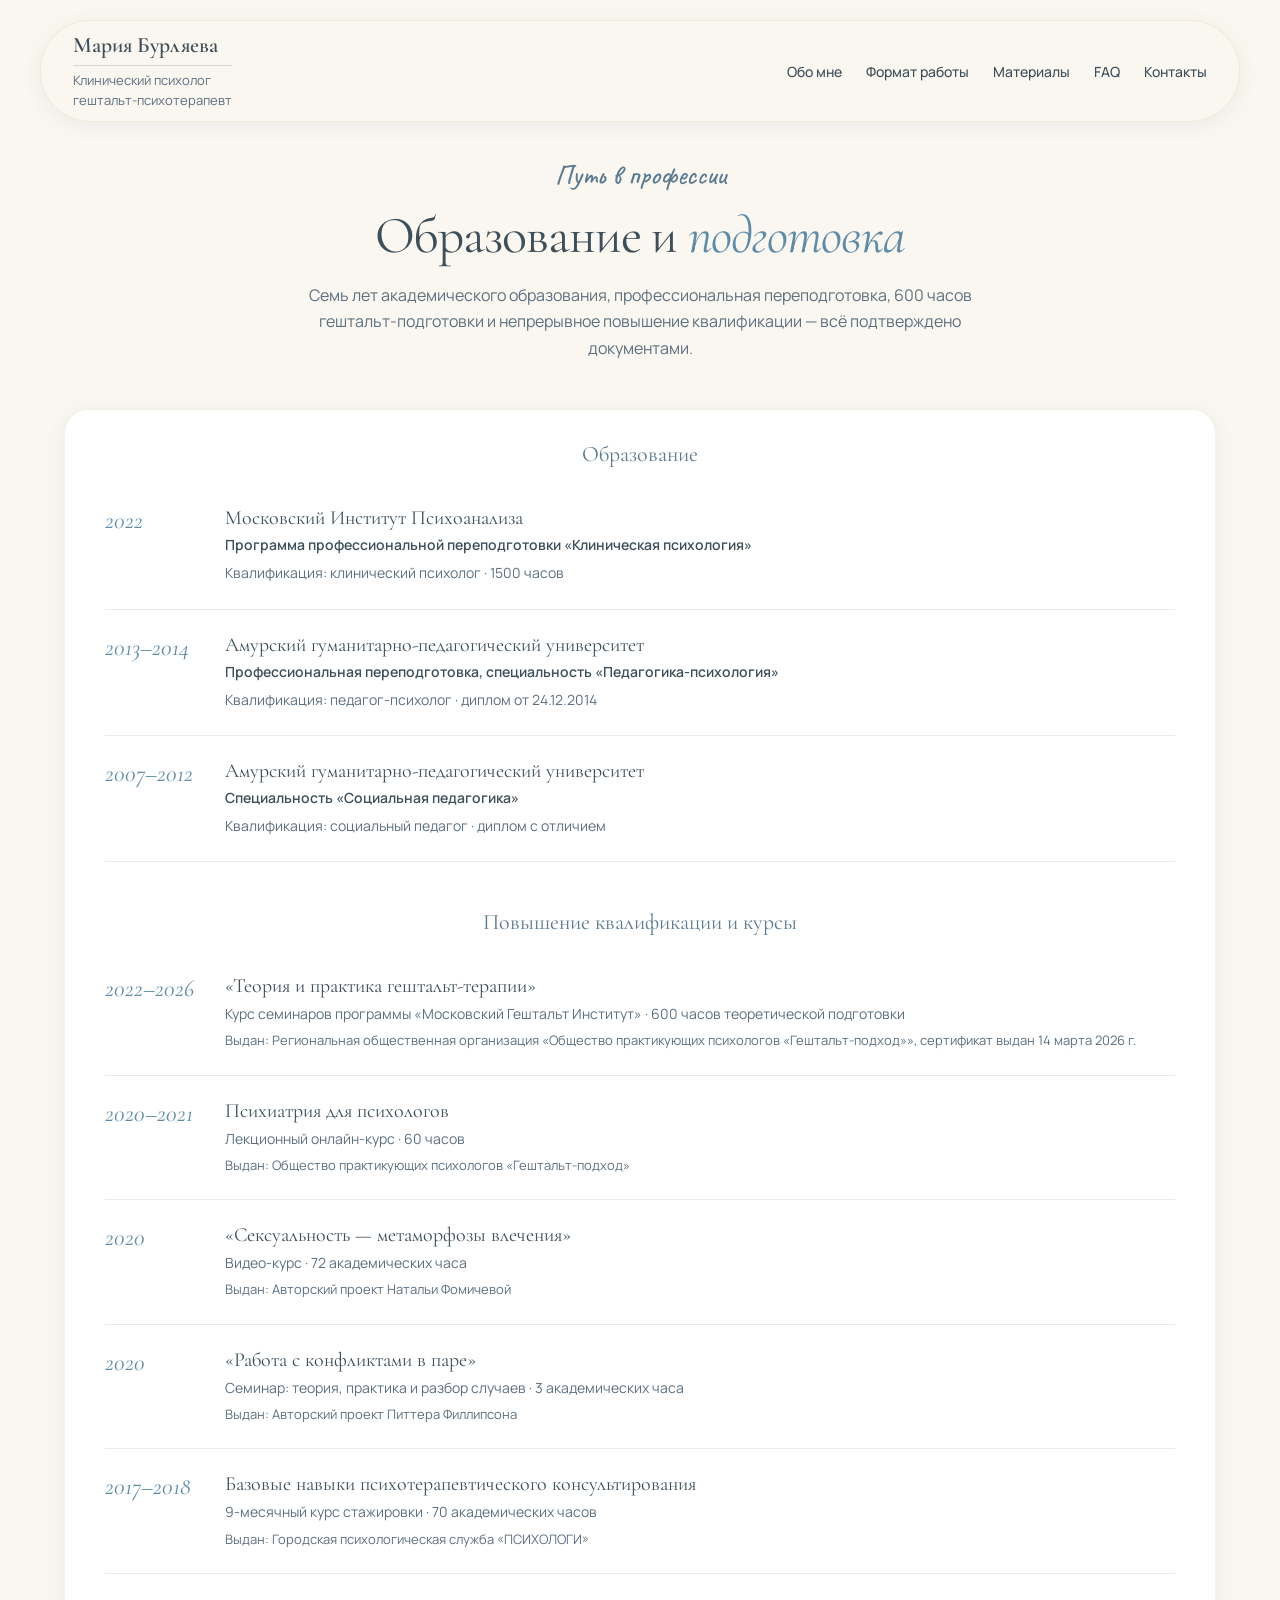
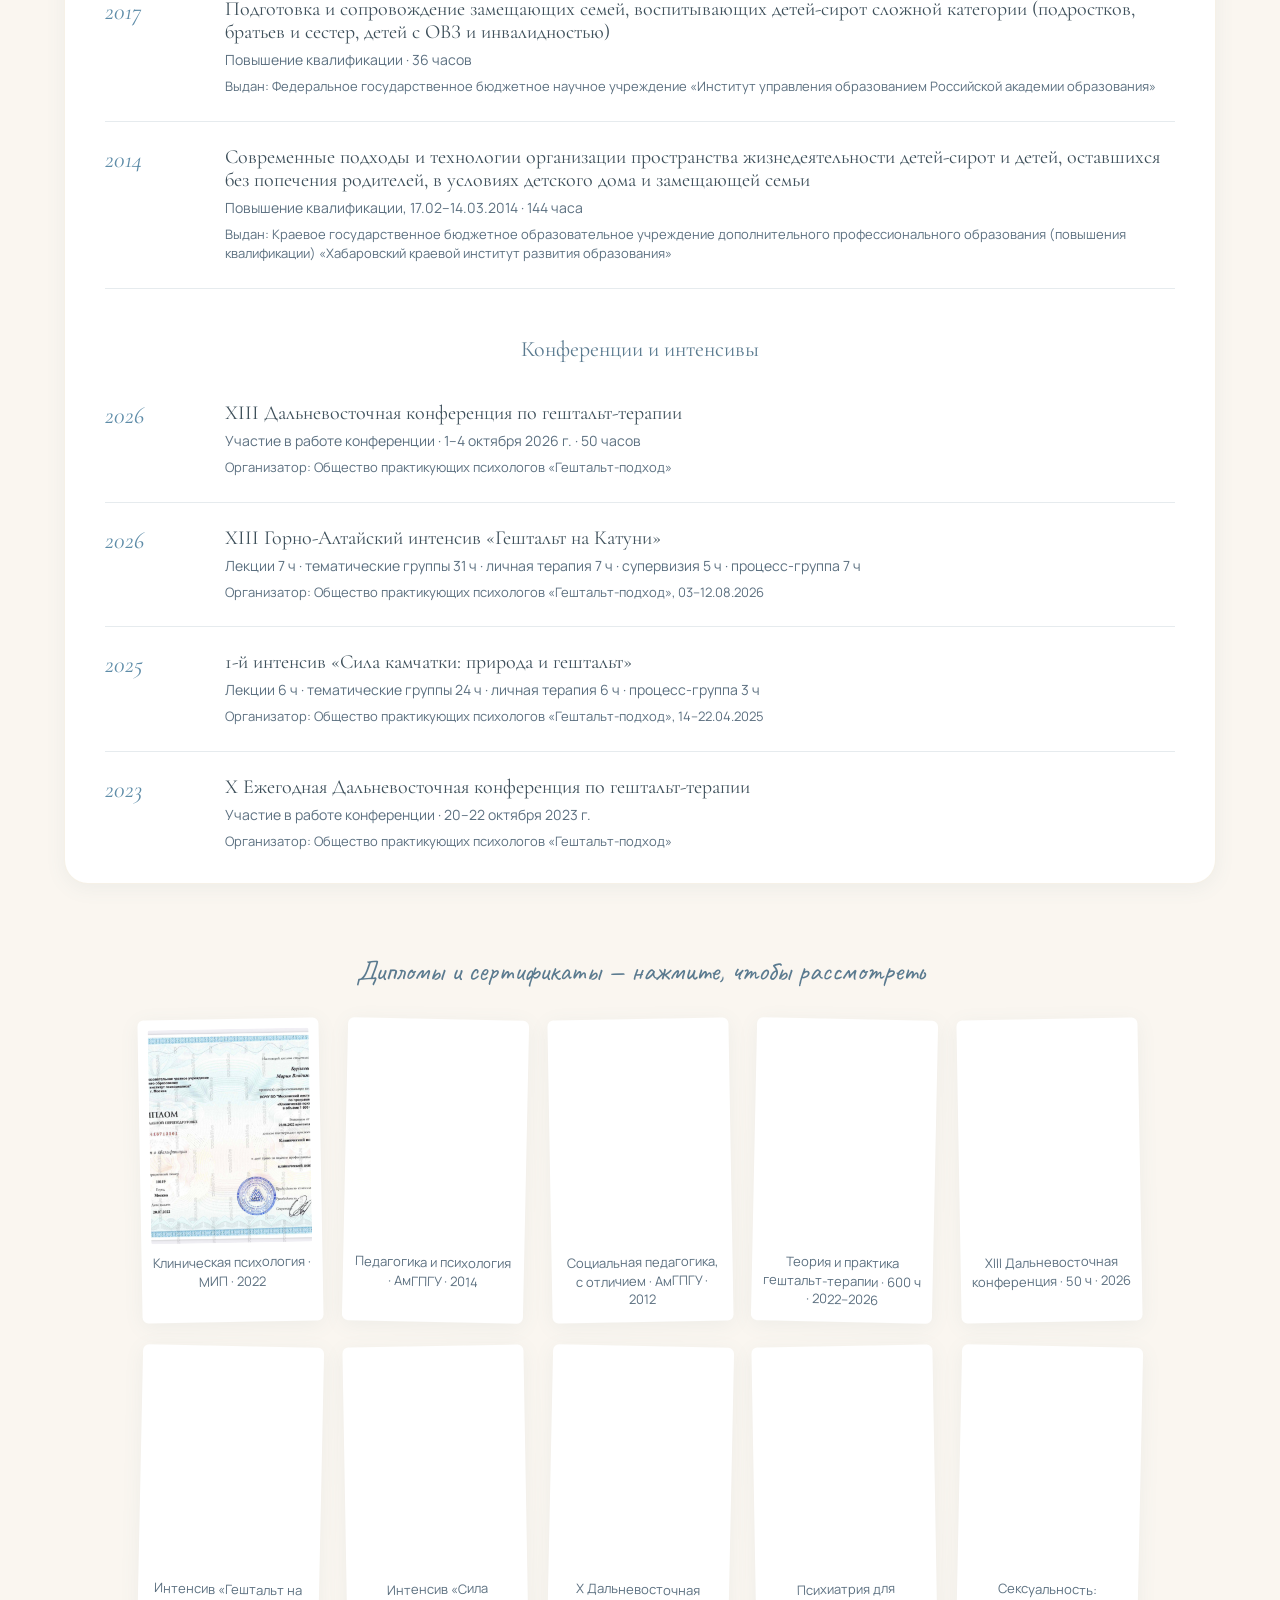
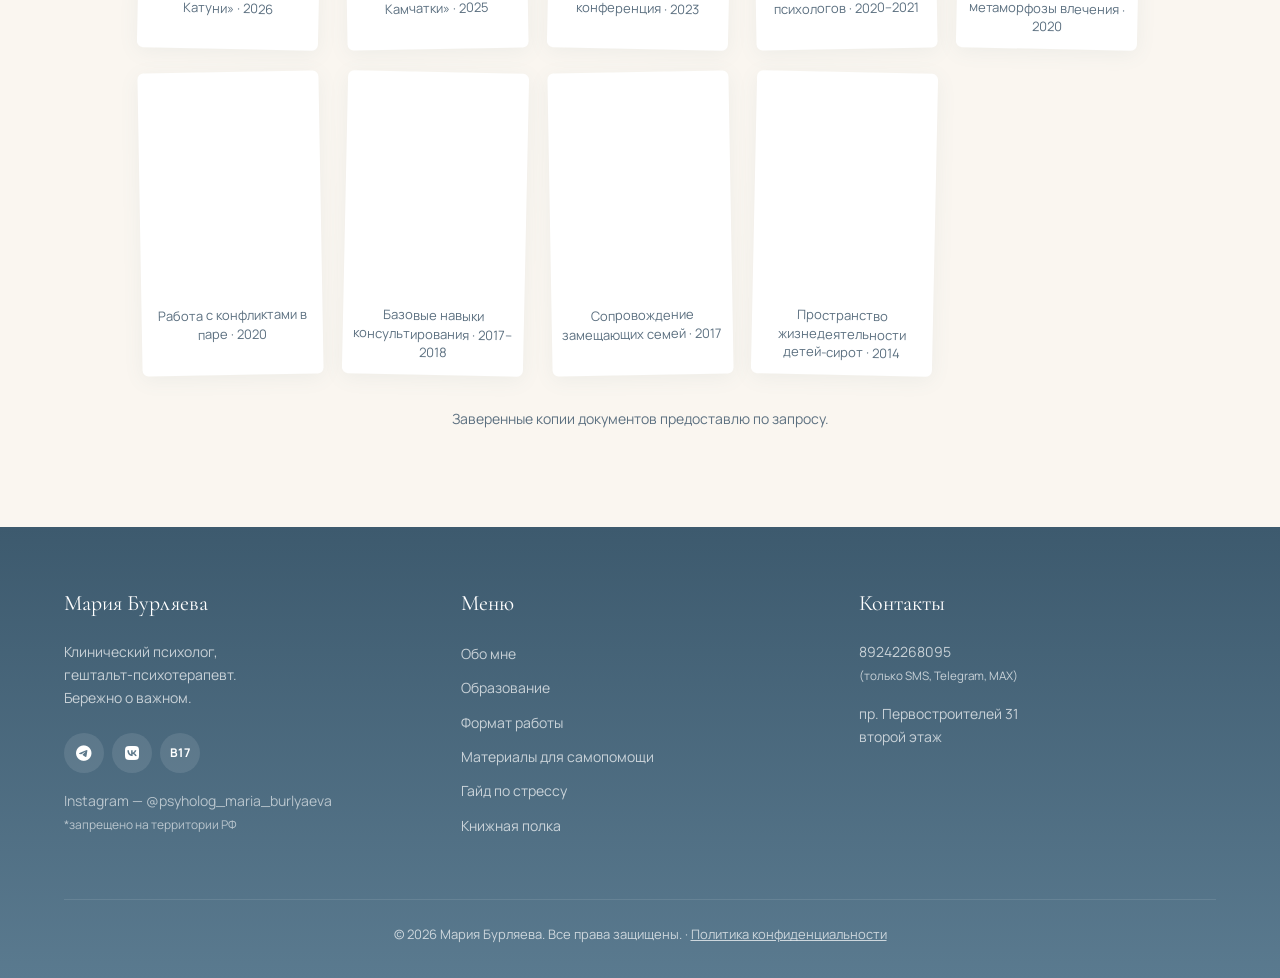
==== commit 3f22d3f6: "Add files via upload" ====
--- a/education.html
+++ b/education.html
@@ -254,7 +254,7 @@
                     <p>Клинический психолог,<br>гештальт-психотерапевт.<br>Бережно о важном.</p>
                     <div class="footer-social">
                         <a href="https://t.me/psyholog_Maria_Burlyaeva" target="_blank" rel="noopener" aria-label="Telegram"><i class="fab fa-telegram-plane"></i></a>
-                        <a href="https://vk.ru/id7080504" target="_blank" rel="noopener" aria-label="ВКонтакте"><i class="fab fa-vk"></i></a>
+                        <a href="https://vk.ru/id70805044" target="_blank" rel="noopener" aria-label="ВКонтакте"><i class="fab fa-vk"></i></a>
                         <a href="https://www.b17.ru/burlyaeva/" target="_blank" rel="noopener" aria-label="Профиль на B17"><span class="b17-icon">B17</span></a>
                     </div>
                     <p class="footer-note">Instagram — @psyholog_maria_burlyaeva<br><small>*запрещено на территории РФ</small></p>
